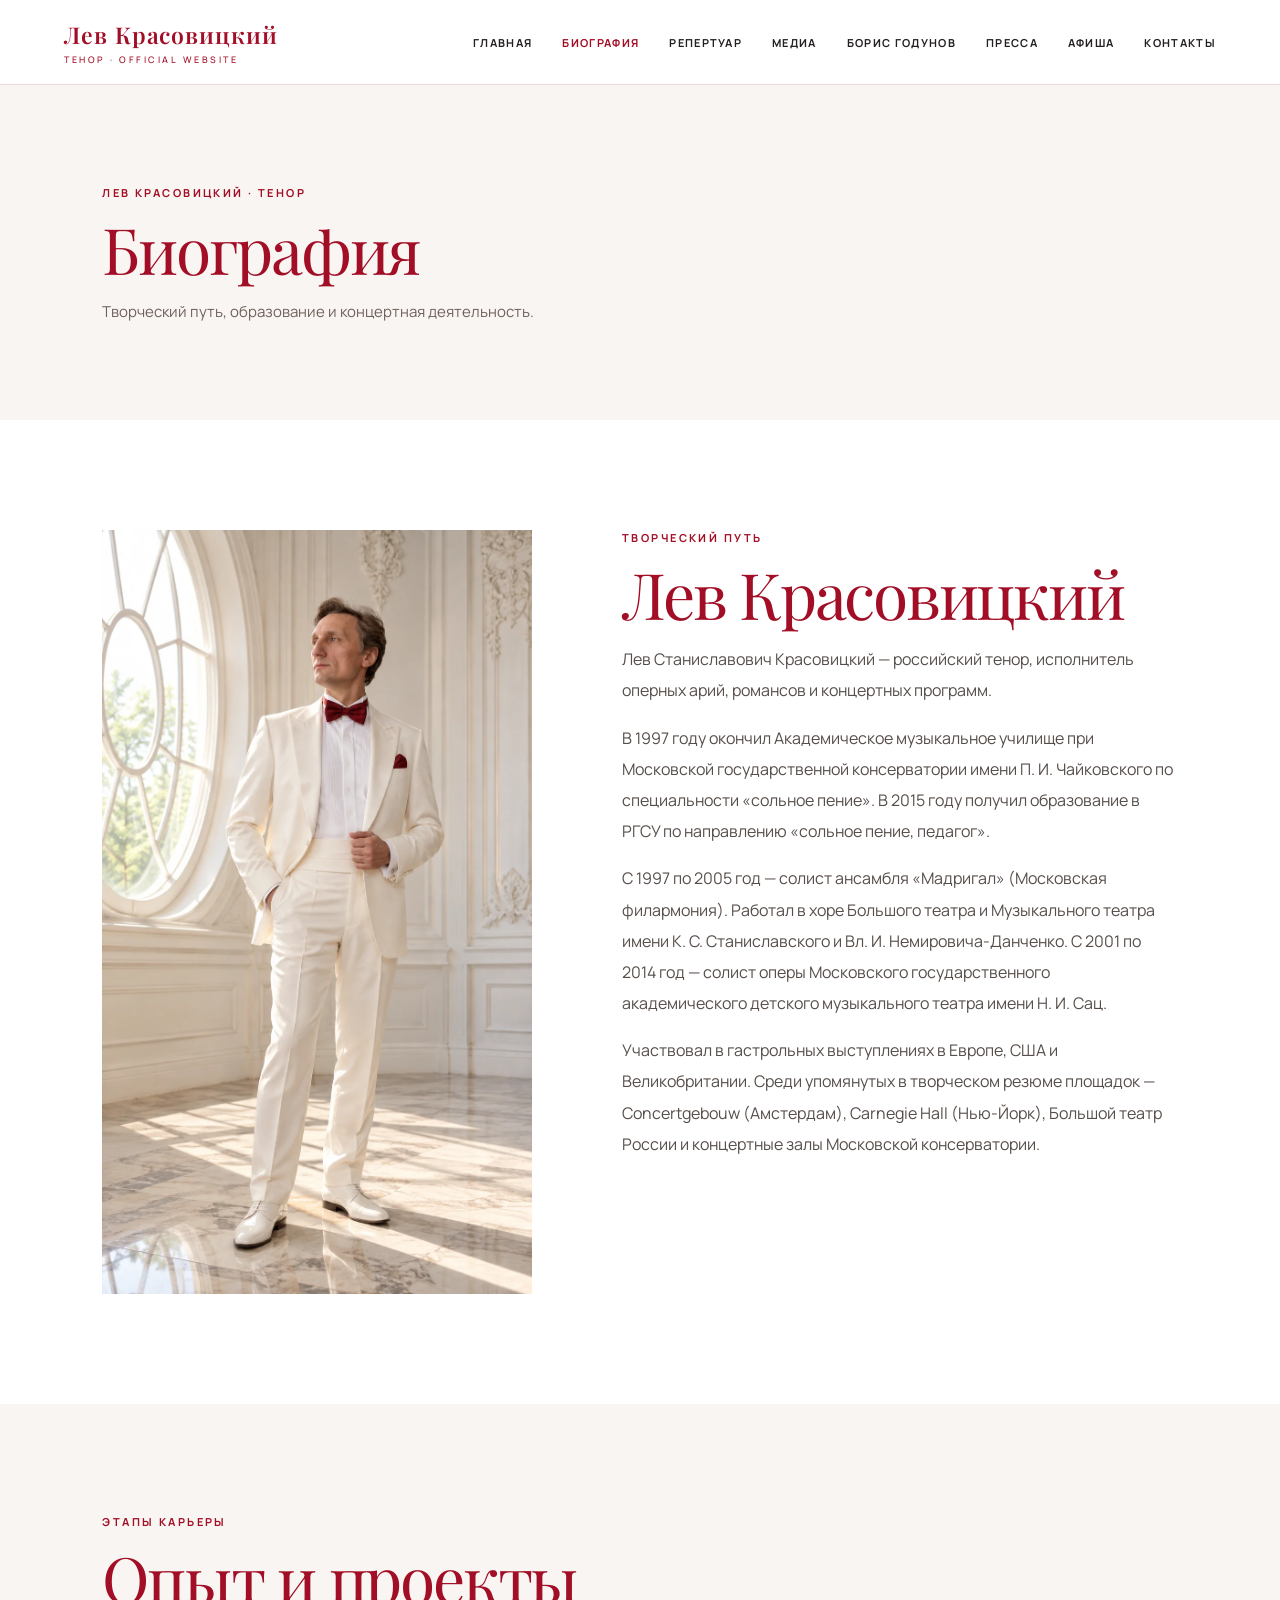
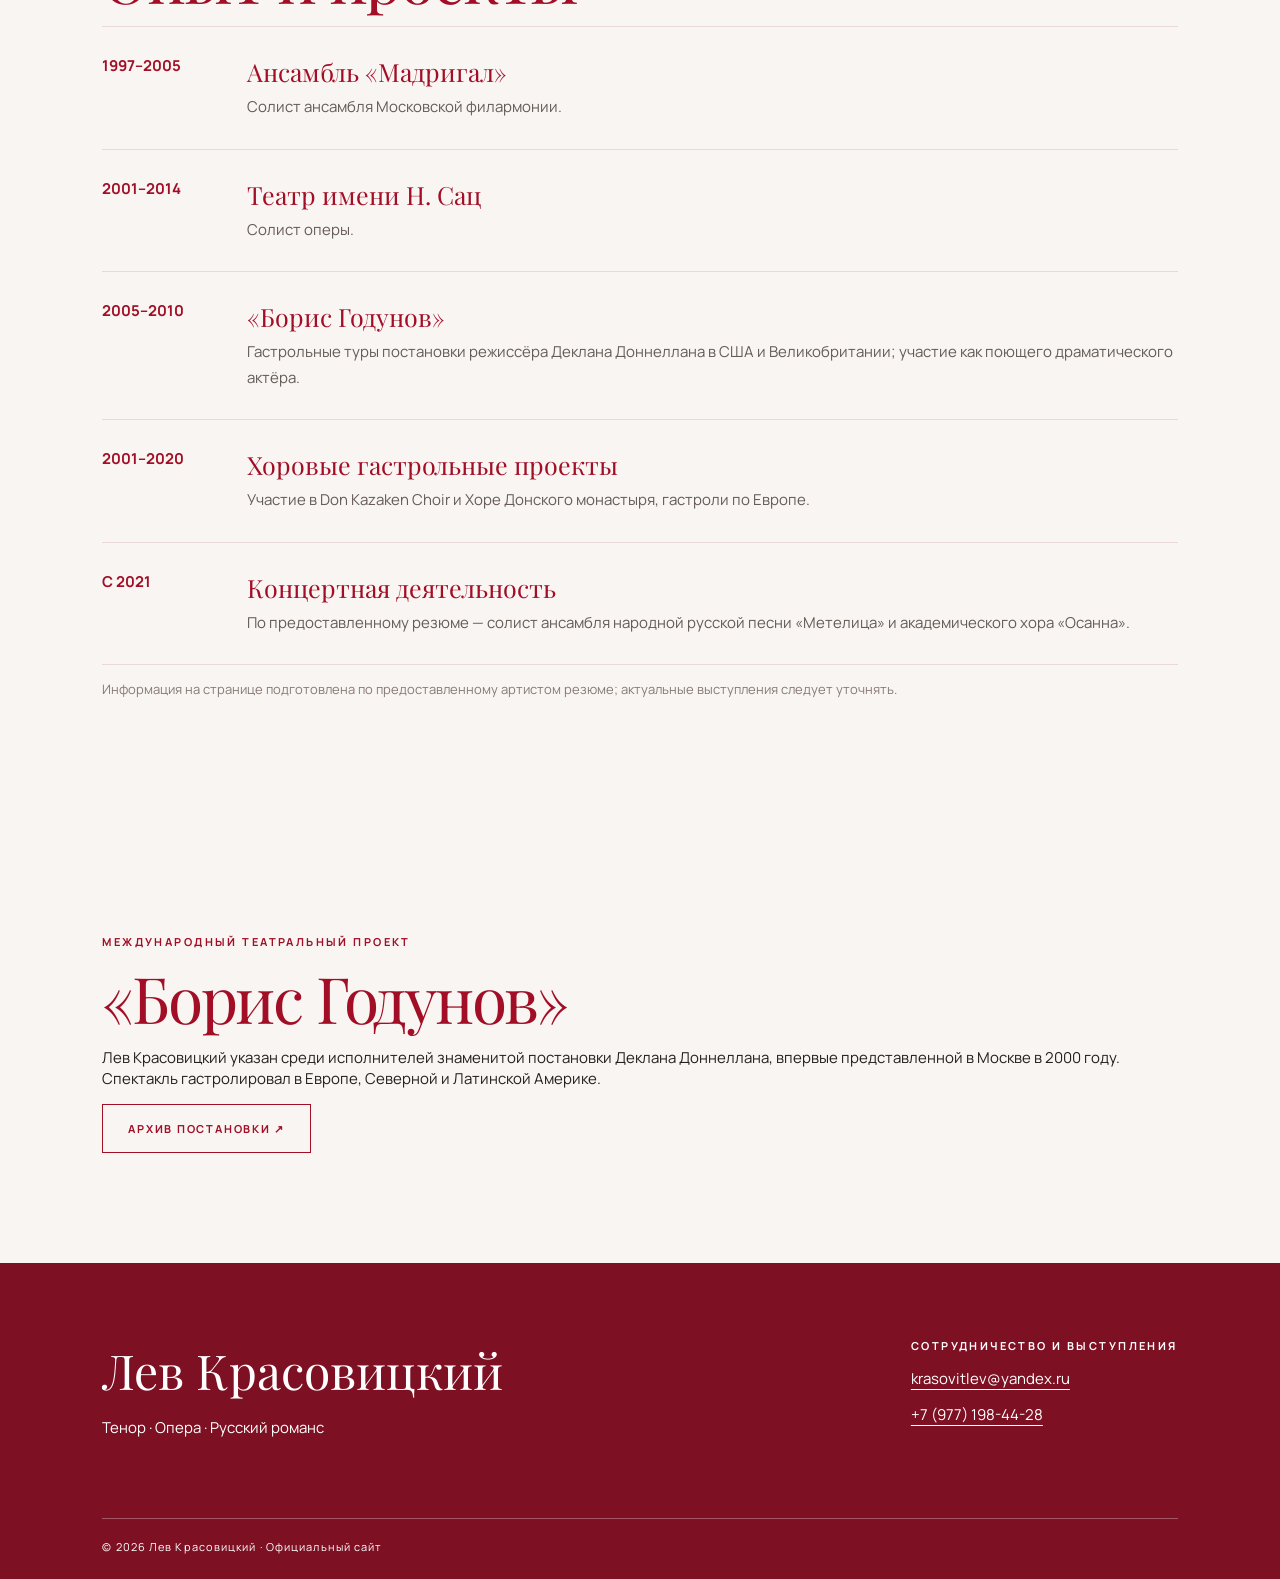
==== about.html @ 3cd729c6 "Add files via upload" ====
<!DOCTYPE html>
<html lang="ru"><head><meta charset="utf-8"/><meta content="width=device-width, initial-scale=1" name="viewport"/><meta content="#a20e26" name="theme-color"/><meta content="Лев Красовицкий — тенор. Опера, русский романс, концертные программы. Биография, репертуар, видео и контакты." name="description"/><title>Лев Красовицкий — тенор | Официальный сайт</title><link href="assets/css/site.css" rel="stylesheet"/></head><body><div class="preloader"><div>Лев Красовицкий<small>Тенор · Официальный сайт</small></div></div><header class="site-header"><a class="brand" href="index.html">Лев Красовицкий<small>Тенор · Official website</small></a><button aria-expanded="false" aria-label="Открыть меню" class="menu-button" type="button">☰</button><nav aria-label="Главное меню" class="nav"><a class="" href="index.html">Главная</a><a class="active" href="about.html">Биография</a><a class="" href="repertoire.html">Репертуар</a><a class="" href="media.html">Медиа</a><a href="godunov.html">Борис Годунов</a><a class="" href="press.html">Пресса</a><a class="" href="schedule.html">Афиша</a><a class="" href="contacts.html">Контакты</a></nav></header><main><div class="page-hero"><div class="eyebrow">Лев Красовицкий · Тенор</div><h1>Биография</h1><p>Творческий путь, образование и концертная деятельность.</p></div><section class="section two-col"><img alt="Лев Красовицкий" src="assets/img/white-full.webp"/><div class="prose"><div class="eyebrow">Творческий путь</div><h2>Лев Красовицкий</h2><p>Лев Станиславович Красовицкий — российский тенор, исполнитель оперных арий, романсов и концертных программ.</p><p>В 1997 году окончил Академическое музыкальное училище при Московской государственной консерватории имени П. И. Чайковского по специальности «сольное пение». В 2015 году получил образование в РГСУ по направлению «сольное пение, педагог».</p><p>С 1997 по 2005 год — солист ансамбля «Мадригал» (Московская филармония). Работал в хоре Большого театра и Музыкального театра имени К. С. Станиславского и Вл. И. Немировича-Данченко. С 2001 по 2014 год — солист оперы Московского государственного академического детского музыкального театра имени Н. И. Сац.</p><p>Участвовал в гастрольных выступлениях в Европе, США и Великобритании. Среди упомянутых в творческом резюме площадок — Concertgebouw (Амстердам), Carnegie Hall (Нью-Йорк), Большой театр России и концертные залы Московской консерватории.</p></div></section><section class="section light"><div class="eyebrow">Этапы карьеры</div><h2>Опыт и проекты</h2><div class="timeline"><div class="timeline-item"><strong>1997–2005</strong><div><h3>Ансамбль «Мадригал»</h3><p>Солист ансамбля Московской филармонии.</p></div></div><div class="timeline-item"><strong>2001–2014</strong><div><h3>Театр имени Н. Сац</h3><p>Солист оперы.</p></div></div><div class="timeline-item"><strong>2005–2010</strong><div><h3>«Борис Годунов»</h3><p>Гастрольные туры постановки режиссёра Деклана Доннеллана в США и Великобритании; участие как поющего драматического актёра.</p></div></div><div class="timeline-item"><strong>2001–2020</strong><div><h3>Хоровые гастрольные проекты</h3><p>Участие в Don Kazaken Choir и Хоре Донского монастыря, гастроли по Европе.</p></div></div><div class="timeline-item"><strong>С 2021</strong><div><h3>Концертная деятельность</h3><p>По предоставленному резюме — солист ансамбля народной русской песни «Метелица» и академического хора «Осанна».</p></div></div></div><p class="note">Информация на странице подготовлена по предоставленному артистом резюме; актуальные выступления следует уточнять.</p></section><section class="section light"><div class="eyebrow">Международный театральный проект</div><h2>«Борис Годунов»</h2><p>Лев Красовицкий указан среди исполнителей знаменитой постановки Деклана Доннеллана, впервые представленной в Москве в 2000 году. Спектакль гастролировал в Европе, Северной и Латинской Америке.</p><a class="btn outline" href="godunov.html">Архив постановки ↗</a></section></main><footer class="footer"><div class="footer-grid"><div><h2>Лев Красовицкий</h2><p>Тенор · Опера · Русский романс</p></div><div><div class="eyebrow" style="color:white">Сотрудничество и выступления</div><p><a href="mailto:krasovitlev@yandex.ru">krasovitlev@yandex.ru</a></p><p><a href="tel:+79771984428">+7 (977) 198-44-28</a></p></div></div><div class="copyright">© 2026 Лев Красовицкий · Официальный сайт</div></footer><script src="assets/js/site.js"></script></body></html>
---- assets/css/site.css ----
@import url('https://fonts.googleapis.com/css2?family=Manrope:wght@400;500;600;700&family=Playfair+Display:ital,wght@0,400;0,500;0,600;1,400;1,500&display=swap');
:root{--red:#a20e26;--deep:#710b1a;--ink:#242020;--cream:#fffefd;--soft:#f8f5f2;--line:#e9d9d8;--serif:'Playfair Display',Georgia,serif;--sans:Manrope,Arial,sans-serif}*{box-sizing:border-box}html{scroll-behavior:smooth}body{margin:0;background:white;color:var(--ink);font-family:var(--sans);font-size:15px}a{color:inherit;text-decoration:none}img{display:block;max-width:100%}button{font:inherit}::selection{background:var(--red);color:white}.site-header{height:85px;display:flex;align-items:center;justify-content:space-between;position:sticky;top:0;z-index:100;background:rgba(255,255,255,.96);border-bottom:1px solid var(--line);padding:0 5vw;backdrop-filter:blur(12px)}.brand{font-family:var(--serif);font-size:23px;font-weight:600;letter-spacing:.04em;color:var(--red)}.brand small{display:block;font:500 9px var(--sans);letter-spacing:.28em;text-transform:uppercase;margin-top:3px}.nav{display:flex;align-items:center;gap:30px;font-size:11px;text-transform:uppercase;letter-spacing:.12em;font-weight:700}.nav a:hover,.active{color:var(--red)}.nav .nav-contact{padding:13px 19px;background:var(--red);color:white!important}.menu-button{display:none;border:0;background:none;color:var(--red);font-size:26px}.eyebrow{font-size:11px;color:var(--red);text-transform:uppercase;letter-spacing:.22em;font-weight:700}.hero{min-height:calc(100svh - 85px);display:grid;grid-template-columns:44% 56%;background:var(--soft)}.hero-copy{padding:8vw 5vw 6vw 8vw;display:flex;flex-direction:column;justify-content:center;align-items:flex-start}.hero h1{font:500 clamp(60px,7.4vw,133px)/.99 var(--serif);color:var(--red);letter-spacing:-.055em;margin:27px 0}.hero h1 em{font-weight:400}.hero-tag{font-size:14px;letter-spacing:.2em;text-transform:uppercase;border-top:1px solid var(--red);padding-top:16px;color:var(--red);font-weight:600}.hero-copy p{font-size:14px;line-height:1.85;max-width:400px;margin:28px 0 36px;color:#695e5c}.hero-image{position:relative;overflow:hidden;min-height:640px}.hero-image img{width:100%;height:100%;position:absolute;object-fit:cover;object-position:50% 28%}.hero-image:after{content:'';position:absolute;inset:0;background:linear-gradient(90deg,rgba(248,245,242,.08),transparent 20%)}.btn{display:inline-flex;align-items:center;gap:20px;padding:16px 25px;background:var(--red);border:1px solid var(--red);color:white;font-size:11px;font-weight:700;letter-spacing:.16em;text-transform:uppercase;transition:.25s}.btn:hover{background:var(--deep)}.btn.outline{background:transparent;color:var(--red)}.btn.outline:hover{background:var(--red);color:white}.hero-actions{display:flex;flex-wrap:wrap;gap:12px}.strip{background:var(--red);color:white;text-align:center;padding:19px 20px;font-size:10px;font-weight:700;letter-spacing:.24em;text-transform:uppercase}.section{padding:110px 8vw}.section-intro{display:flex;align-items:end;justify-content:space-between;gap:40px;margin-bottom:52px}.section h2,.page-hero h1{font:400 clamp(45px,5vw,85px)/1.08 var(--serif);color:var(--red);letter-spacing:-.035em;margin:14px 0}.section h2 em{font-weight:400}.section-desc{max-width:430px;color:#746864;line-height:1.8}.story{display:grid;grid-template-columns:1fr 1fr;gap:9vw;align-items:center}.story img{width:100%;max-height:720px;object-fit:cover;object-position:top}.story p,.prose p{line-height:1.95;color:#574e4a;font-size:16px}.story .lead{font:400 clamp(25px,2.8vw,42px)/1.35 var(--serif);color:var(--red)}.light{background:var(--soft)}.red-section{background:var(--red);color:white}.red-section h2,.red-section .eyebrow,.red-section .section-desc{color:white}.cards{display:grid;grid-template-columns:repeat(3,1fr);gap:20px}.card{background:white;border:1px solid var(--line);overflow:hidden}.card img{width:100%;aspect-ratio:4/4.7;object-fit:cover;object-position:top}.card-body{padding:27px}.card h3{font:400 29px var(--serif);color:var(--red);margin:8px 0 13px}.card p{color:#6c6260;line-height:1.7}.card .small{font-size:10px;letter-spacing:.16em;color:var(--red);font-weight:700;text-transform:uppercase}.schedule-box{border-top:1px solid rgba(255,255,255,.4);border-bottom:1px solid rgba(255,255,255,.4);padding:40px 0;display:flex;justify-content:space-between;align-items:center;gap:30px}.schedule-box strong{display:block;font:400 36px var(--serif);margin-bottom:10px}.schedule-box p{max-width:560px;color:rgba(255,255,255,.78);line-height:1.85}.schedule-box a{border:1px solid white;color:white;padding:16px 25px;white-space:nowrap;font-size:12px}.gallery{display:grid;grid-template-columns:repeat(3,1fr);gap:14px}.gallery a{overflow:hidden}.gallery img{width:100%;height:390px;object-fit:cover;object-position:top;transition:transform .5s}.gallery a:hover img{transform:scale(1.04)}.video-grid{display:grid;grid-template-columns:repeat(2,1fr);gap:24px}.video-card{background:white;border:1px solid var(--line)}.video-card video{display:block;width:100%;aspect-ratio:16/9;object-fit:contain;background:#1f1919}.video-card div{padding:20px 24px}.video-card h3{font:400 25px var(--serif);color:var(--red);margin:0 0 8px}.video-card p{font-size:13px;color:#716565;line-height:1.7}.footer{background:#7d1022;color:white;padding:75px 8vw 25px}.footer-grid{display:flex;justify-content:space-between;gap:35px;flex-wrap:wrap}.footer h2{font:400 48px var(--serif);margin:0 0 15px}.footer a{text-decoration:underline;text-underline-offset:5px}.footer .copyright{border-top:1px solid #ffffff4d;margin-top:65px;padding-top:20px;font-size:11px;letter-spacing:.1em}.page-hero{background:var(--soft);padding:100px 8vw 80px}.page-hero p{line-height:1.8;max-width:650px;color:#71615d}.two-col{display:grid;grid-template-columns:40% 1fr;gap:7vw;align-items:start}.two-col img{width:100%}.timeline{border-top:1px solid var(--line)}.timeline-item{border-bottom:1px solid var(--line);padding:28px 0;display:grid;grid-template-columns:120px 1fr;gap:25px}.timeline-item strong{color:var(--red)}.timeline-item h3{margin:0 0 6px;font:400 25px var(--serif);color:var(--red)}.timeline-item p{margin:0;color:#655b57;line-height:1.75}.rep-list{display:grid;grid-template-columns:repeat(2,1fr);gap:20px}.rep-item{padding:34px;background:var(--soft);border-top:3px solid var(--red)}.rep-item h3{font:400 30px var(--serif);color:var(--red);margin:0 0 15px}.rep-item p{line-height:1.8;color:#5d5250}.contact-list{font:400 clamp(20px,3vw,36px)/1.8 var(--serif);color:var(--red)}.contact-list a{text-decoration:underline;text-underline-offset:6px}.note{font-size:13px;line-height:1.8;color:#887a75}.backlink{color:var(--red);font-size:12px;letter-spacing:.12em;text-transform:uppercase}.reveal{opacity:0;transform:translateY(25px);transition:opacity .7s,transform .7s}.reveal.visible{opacity:1;transform:none}.preloader{position:fixed;inset:0;background:var(--red);color:white;display:flex;align-items:center;justify-content:center;z-index:9999;transition:opacity .5s,visibility .5s}.preloader.done{opacity:0;visibility:hidden}.preloader div{text-align:center;font:400 clamp(30px,5vw,70px) var(--serif)}.preloader small{display:block;font:500 11px var(--sans);letter-spacing:.3em;margin-top:18px;text-transform:uppercase}@media(max-width:900px){.site-header{height:72px}.nav{display:none;position:absolute;top:72px;left:0;right:0;background:white;padding:22px 5vw 32px;flex-direction:column;align-items:flex-start;box-shadow:0 12px 20px #0001}.nav.open{display:flex}.menu-button{display:block}.hero{grid-template-columns:1fr}.hero-copy{padding:80px 7vw}.hero-image{min-height:70svh;order:-1}.hero-image img{object-position:center 21%}.hero h1{font-size:clamp(58px,12vw,100px)}.section{padding:70px 6vw}.section-intro,.story,.two-col{display:block}.section-intro .section-desc{margin-top:14px}.story img{margin-bottom:34px}.cards,.gallery{grid-template-columns:repeat(2,1fr)}.video-grid{grid-template-columns:1fr}}@media(max-width:600px){.hero-image{min-height:54svh}.hero-copy{padding:50px 7vw}.brand{font-size:18px}.cards,.gallery,.rep-list{grid-template-columns:1fr}.gallery img{height:440px}.schedule-box{display:block}.schedule-box a{display:inline-block;margin-top:15px}.timeline-item{grid-template-columns:1fr;gap:5px}.page-hero{padding:70px 7vw 45px}.footer h2{font-size:38px}}
/* Press and recording update */
.press-grid{display:grid;grid-template-columns:repeat(3,minmax(0,1fr));gap:18px}.press-card{border:1px solid var(--line);background:white;min-height:295px;padding:30px;display:flex;flex-direction:column}.press-source{color:var(--red);font-size:10px;font-weight:700;text-transform:uppercase;letter-spacing:.16em}.press-card h3{font:400 clamp(23px,2vw,31px)/1.2 var(--serif);color:var(--red);margin:20px 0 12px}.press-card p{color:#655b57;line-height:1.8;font-size:13px;flex:1}.press-card a{color:var(--red);font-weight:700;font-size:12px;padding-top:14px;border-top:1px solid var(--line)}.audio-feature{display:grid;grid-template-columns:32% 1fr;align-items:center;gap:5vw;background:#fff;border:1px solid var(--line);padding:22px}.audio-art img{aspect-ratio:1;object-fit:cover;object-position:top;width:100%}.audio-copy h3{font:400 clamp(38px,5vw,76px) var(--serif);color:var(--red);margin:12px 0}.audio-copy p{line-height:1.85;color:#5f5652}.audio-copy .audio-note{font-size:12px;color:#897976;margin-top:16px}.video-card .small{font-size:10px;color:var(--red);font-weight:700;letter-spacing:.12em;text-transform:uppercase;margin-bottom:8px}.video-card.video-portrait video{object-fit:contain;aspect-ratio:16/9}.video-card video{background:#150f11}.press-card a:hover{text-decoration:underline}.audio-copy .btn{margin-top:10px}@media(max-width:900px){.press-grid{grid-template-columns:repeat(2,1fr)}}@media(max-width:600px){.press-grid,.audio-feature{grid-template-columns:1fr}.video-card.video-portrait video{aspect-ratio:9/12}.press-card{min-height:auto}}

/* Documentary theatre archive */
.archive-feature{display:grid;grid-template-columns:minmax(170px,.65fr) minmax(0,1.35fr);gap:clamp(25px,5vw,85px);align-items:center}.archive-feature img{width:100%;height:auto;aspect-ratio:3/4;object-fit:cover}.archive-feature h3{font-size:clamp(25px,3vw,46px);margin:0 0 22px}.archive-feature p{line-height:1.75}.archive-notice{border-left:3px solid #9d1830;padding-left:18px;font-size:.93rem}.archive-timeline{margin-top:36px;display:grid;gap:0;border-top:1px solid #d7c6c3}.archive-time{display:grid;grid-template-columns:130px 1fr;gap:20px;border-bottom:1px solid #d7c6c3;padding:20px 0}.archive-time strong{color:#a20e26;font-size:1.25rem}.archive-time p{margin:0;line-height:1.6}.archive-links{display:grid;grid-template-columns:repeat(3,minmax(0,1fr));gap:16px;margin-top:34px}.archive-card{border:1px solid #d9cdca;padding:25px;background:#fff;color:#231c1b;min-width:0}.archive-card h3{font-size:clamp(20px,1.8vw,26px);line-height:1.2;margin:15px 0}.archive-card p{line-height:1.6}.archive-card a{display:block;color:#9f1730;font-weight:600;margin-top:13px;text-decoration:underline;text-underline-offset:4px;overflow-wrap:anywhere}.archive-spotlight{border-top:1px solid #e5d5d2}@media(max-width:900px){.archive-links{grid-template-columns:repeat(2,minmax(0,1fr))}}@media(max-width:650px){.archive-feature,.archive-links{grid-template-columns:1fr}.archive-feature img{max-width:340px}.archive-time{grid-template-columns:1fr;gap:5px}.archive-card{padding:20px}}
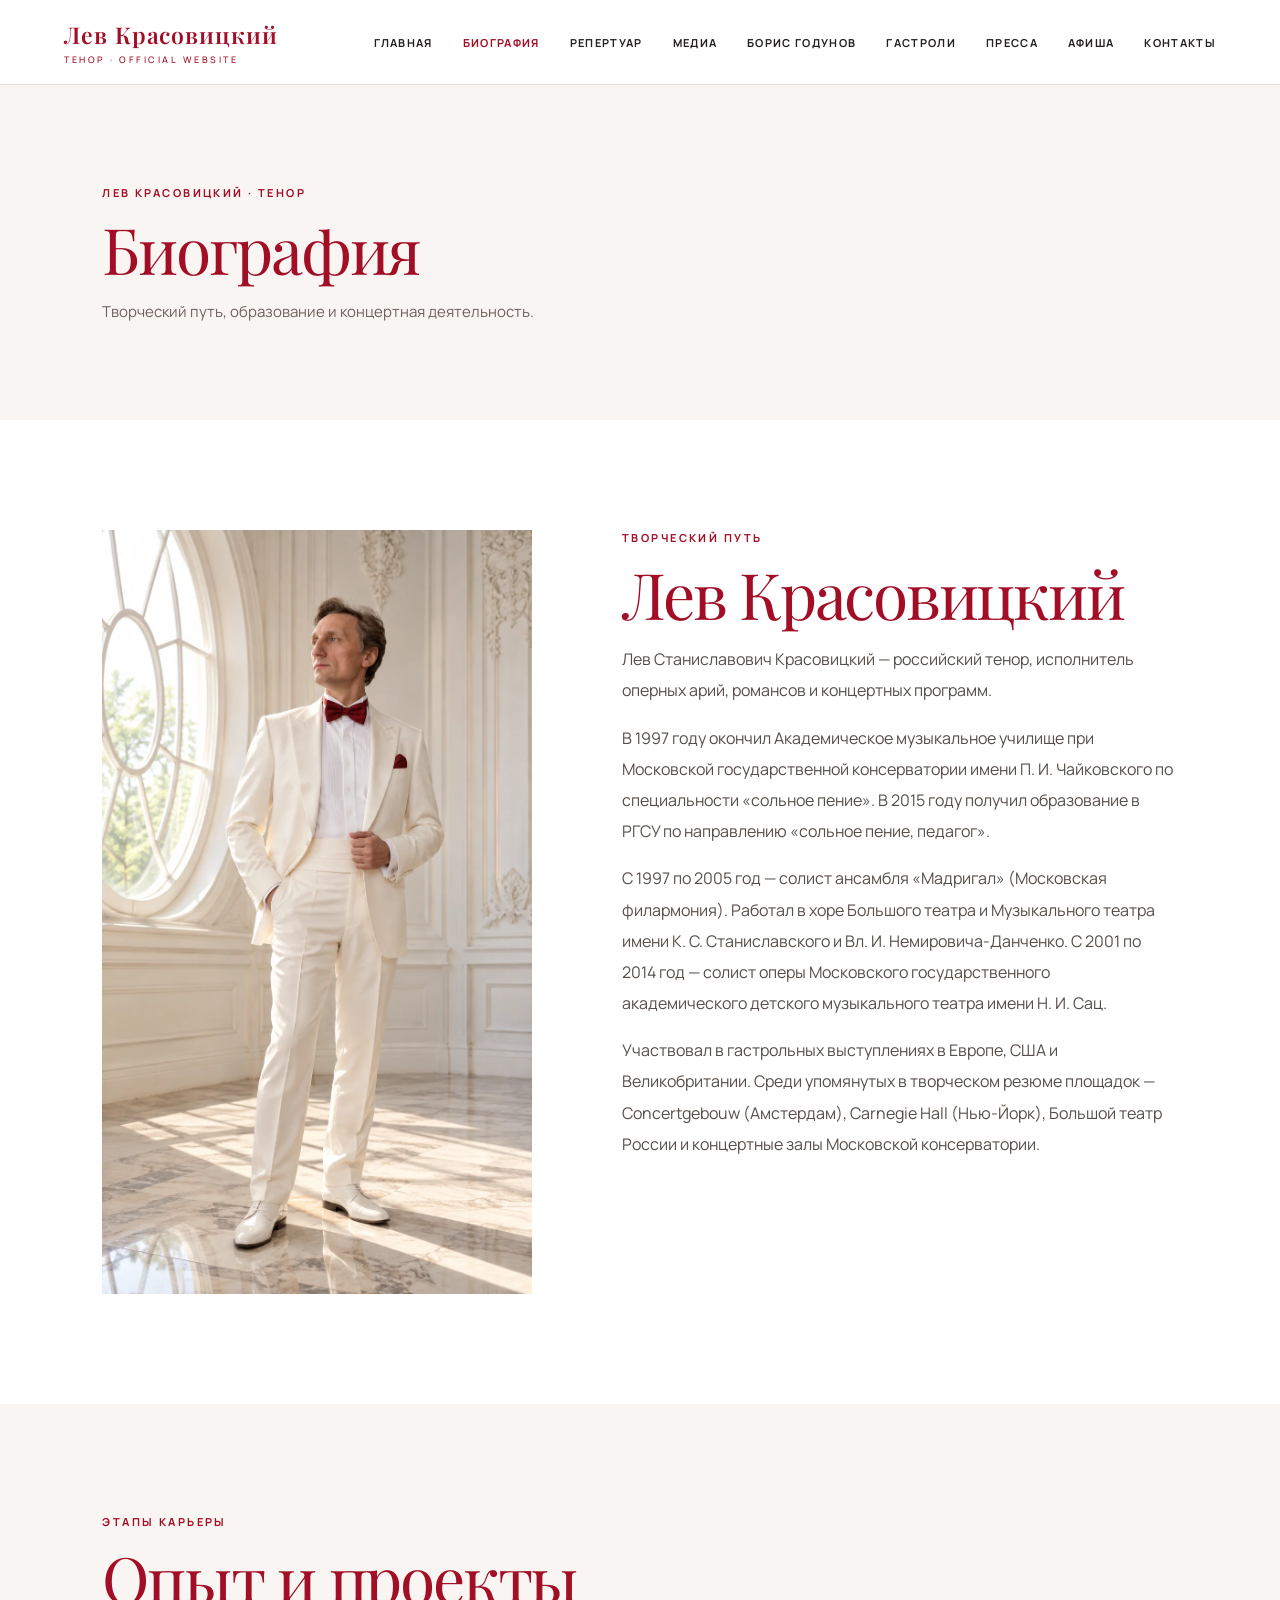
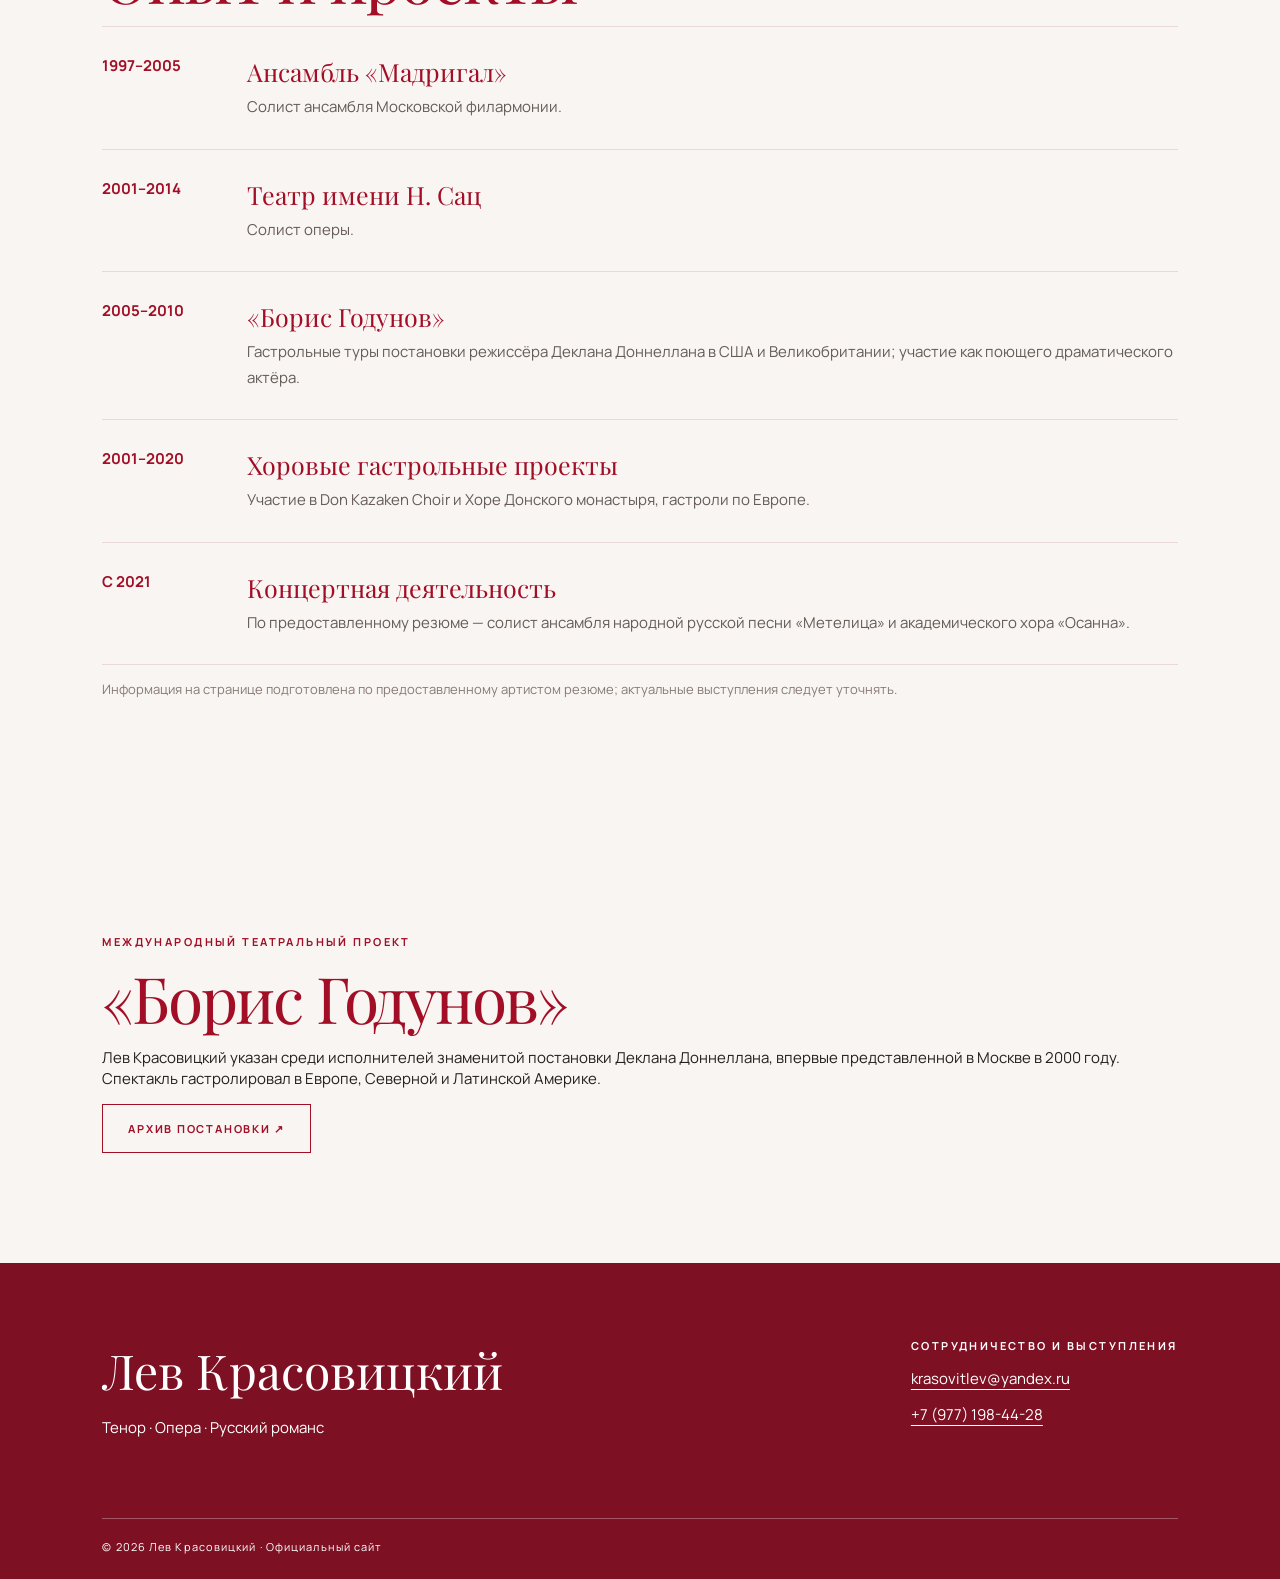
==== commit 08e63c44: "Add files via upload" ====
--- a/about.html
+++ b/about.html
@@ -1,2 +1,2 @@
 <!DOCTYPE html>
-<html lang="ru"><head><meta charset="utf-8"/><meta content="width=device-width, initial-scale=1" name="viewport"/><meta content="#a20e26" name="theme-color"/><meta content="Лев Красовицкий — тенор. Опера, русский романс, концертные программы. Биография, репертуар, видео и контакты." name="description"/><title>Лев Красовицкий — тенор | Официальный сайт</title><link href="assets/css/site.css" rel="stylesheet"/></head><body><div class="preloader"><div>Лев Красовицкий<small>Тенор · Официальный сайт</small></div></div><header class="site-header"><a class="brand" href="index.html">Лев Красовицкий<small>Тенор · Official website</small></a><button aria-expanded="false" aria-label="Открыть меню" class="menu-button" type="button">☰</button><nav aria-label="Главное меню" class="nav"><a class="" href="index.html">Главная</a><a class="active" href="about.html">Биография</a><a class="" href="repertoire.html">Репертуар</a><a class="" href="media.html">Медиа</a><a href="godunov.html">Борис Годунов</a><a class="" href="press.html">Пресса</a><a class="" href="schedule.html">Афиша</a><a class="" href="contacts.html">Контакты</a></nav></header><main><div class="page-hero"><div class="eyebrow">Лев Красовицкий · Тенор</div><h1>Биография</h1><p>Творческий путь, образование и концертная деятельность.</p></div><section class="section two-col"><img alt="Лев Красовицкий" src="assets/img/white-full.webp"/><div class="prose"><div class="eyebrow">Творческий путь</div><h2>Лев Красовицкий</h2><p>Лев Станиславович Красовицкий — российский тенор, исполнитель оперных арий, романсов и концертных программ.</p><p>В 1997 году окончил Академическое музыкальное училище при Московской государственной консерватории имени П. И. Чайковского по специальности «сольное пение». В 2015 году получил образование в РГСУ по направлению «сольное пение, педагог».</p><p>С 1997 по 2005 год — солист ансамбля «Мадригал» (Московская филармония). Работал в хоре Большого театра и Музыкального театра имени К. С. Станиславского и Вл. И. Немировича-Данченко. С 2001 по 2014 год — солист оперы Московского государственного академического детского музыкального театра имени Н. И. Сац.</p><p>Участвовал в гастрольных выступлениях в Европе, США и Великобритании. Среди упомянутых в творческом резюме площадок — Concertgebouw (Амстердам), Carnegie Hall (Нью-Йорк), Большой театр России и концертные залы Московской консерватории.</p></div></section><section class="section light"><div class="eyebrow">Этапы карьеры</div><h2>Опыт и проекты</h2><div class="timeline"><div class="timeline-item"><strong>1997–2005</strong><div><h3>Ансамбль «Мадригал»</h3><p>Солист ансамбля Московской филармонии.</p></div></div><div class="timeline-item"><strong>2001–2014</strong><div><h3>Театр имени Н. Сац</h3><p>Солист оперы.</p></div></div><div class="timeline-item"><strong>2005–2010</strong><div><h3>«Борис Годунов»</h3><p>Гастрольные туры постановки режиссёра Деклана Доннеллана в США и Великобритании; участие как поющего драматического актёра.</p></div></div><div class="timeline-item"><strong>2001–2020</strong><div><h3>Хоровые гастрольные проекты</h3><p>Участие в Don Kazaken Choir и Хоре Донского монастыря, гастроли по Европе.</p></div></div><div class="timeline-item"><strong>С 2021</strong><div><h3>Концертная деятельность</h3><p>По предоставленному резюме — солист ансамбля народной русской песни «Метелица» и академического хора «Осанна».</p></div></div></div><p class="note">Информация на странице подготовлена по предоставленному артистом резюме; актуальные выступления следует уточнять.</p></section><section class="section light"><div class="eyebrow">Международный театральный проект</div><h2>«Борис Годунов»</h2><p>Лев Красовицкий указан среди исполнителей знаменитой постановки Деклана Доннеллана, впервые представленной в Москве в 2000 году. Спектакль гастролировал в Европе, Северной и Латинской Америке.</p><a class="btn outline" href="godunov.html">Архив постановки ↗</a></section></main><footer class="footer"><div class="footer-grid"><div><h2>Лев Красовицкий</h2><p>Тенор · Опера · Русский романс</p></div><div><div class="eyebrow" style="color:white">Сотрудничество и выступления</div><p><a href="mailto:krasovitlev@yandex.ru">krasovitlev@yandex.ru</a></p><p><a href="tel:+79771984428">+7 (977) 198-44-28</a></p></div></div><div class="copyright">© 2026 Лев Красовицкий · Официальный сайт</div></footer><script src="assets/js/site.js"></script></body></html>+<html lang="ru"><head><meta charset="utf-8"/><meta content="width=device-width, initial-scale=1" name="viewport"/><meta content="#a20e26" name="theme-color"/><meta content="Лев Красовицкий — тенор. Опера, русский романс, концертные программы. Биография, репертуар, видео и контакты." name="description"/><title>Лев Красовицкий — тенор | Официальный сайт</title><link href="assets/css/site.css" rel="stylesheet"/></head><body><div class="preloader"><div>Лев Красовицкий<small>Тенор · Официальный сайт</small></div></div><header class="site-header"><a class="brand" href="index.html">Лев Красовицкий<small>Тенор · Official website</small></a><button aria-expanded="false" aria-label="Открыть меню" class="menu-button" type="button">☰</button><nav aria-label="Главное меню" class="nav"><a class="" href="index.html">Главная</a><a class="active" href="about.html">Биография</a><a class="" href="repertoire.html">Репертуар</a><a class="" href="media.html">Медиа</a><a href="godunov.html">Борис Годунов</a><a href="tours.html">Гастроли</a><a class="" href="press.html">Пресса</a><a class="" href="schedule.html">Афиша</a><a class="" href="contacts.html">Контакты</a></nav></header><main><div class="page-hero"><div class="eyebrow">Лев Красовицкий · Тенор</div><h1>Биография</h1><p>Творческий путь, образование и концертная деятельность.</p></div><section class="section two-col"><img alt="Лев Красовицкий" src="assets/img/white-full.webp"/><div class="prose"><div class="eyebrow">Творческий путь</div><h2>Лев Красовицкий</h2><p>Лев Станиславович Красовицкий — российский тенор, исполнитель оперных арий, романсов и концертных программ.</p><p>В 1997 году окончил Академическое музыкальное училище при Московской государственной консерватории имени П. И. Чайковского по специальности «сольное пение». В 2015 году получил образование в РГСУ по направлению «сольное пение, педагог».</p><p>С 1997 по 2005 год — солист ансамбля «Мадригал» (Московская филармония). Работал в хоре Большого театра и Музыкального театра имени К. С. Станиславского и Вл. И. Немировича-Данченко. С 2001 по 2014 год — солист оперы Московского государственного академического детского музыкального театра имени Н. И. Сац.</p><p>Участвовал в гастрольных выступлениях в Европе, США и Великобритании. Среди упомянутых в творческом резюме площадок — Concertgebouw (Амстердам), Carnegie Hall (Нью-Йорк), Большой театр России и концертные залы Московской консерватории.</p></div></section><section class="section light"><div class="eyebrow">Этапы карьеры</div><h2>Опыт и проекты</h2><div class="timeline"><div class="timeline-item"><strong>1997–2005</strong><div><h3>Ансамбль «Мадригал»</h3><p>Солист ансамбля Московской филармонии.</p></div></div><div class="timeline-item"><strong>2001–2014</strong><div><h3>Театр имени Н. Сац</h3><p>Солист оперы.</p></div></div><div class="timeline-item"><strong>2005–2010</strong><div><h3>«Борис Годунов»</h3><p>Гастрольные туры постановки режиссёра Деклана Доннеллана в США и Великобритании; участие как поющего драматического актёра.</p></div></div><div class="timeline-item"><strong>2001–2020</strong><div><h3>Хоровые гастрольные проекты</h3><p>Участие в Don Kazaken Choir и Хоре Донского монастыря, гастроли по Европе.</p></div></div><div class="timeline-item"><strong>С 2021</strong><div><h3>Концертная деятельность</h3><p>По предоставленному резюме — солист ансамбля народной русской песни «Метелица» и академического хора «Осанна».</p></div></div></div><p class="note">Информация на странице подготовлена по предоставленному артистом резюме; актуальные выступления следует уточнять.</p></section><section class="section light"><div class="eyebrow">Международный театральный проект</div><h2>«Борис Годунов»</h2><p>Лев Красовицкий указан среди исполнителей знаменитой постановки Деклана Доннеллана, впервые представленной в Москве в 2000 году. Спектакль гастролировал в Европе, Северной и Латинской Америке.</p><a class="btn outline" href="godunov.html">Архив постановки ↗</a></section></main><footer class="footer"><div class="footer-grid"><div><h2>Лев Красовицкий</h2><p>Тенор · Опера · Русский романс</p></div><div><div class="eyebrow" style="color:white">Сотрудничество и выступления</div><p><a href="mailto:krasovitlev@yandex.ru">krasovitlev@yandex.ru</a></p><p><a href="tel:+79771984428">+7 (977) 198-44-28</a></p></div></div><div class="copyright">© 2026 Лев Красовицкий · Официальный сайт</div></footer><script src="assets/js/site.js"></script></body></html>
